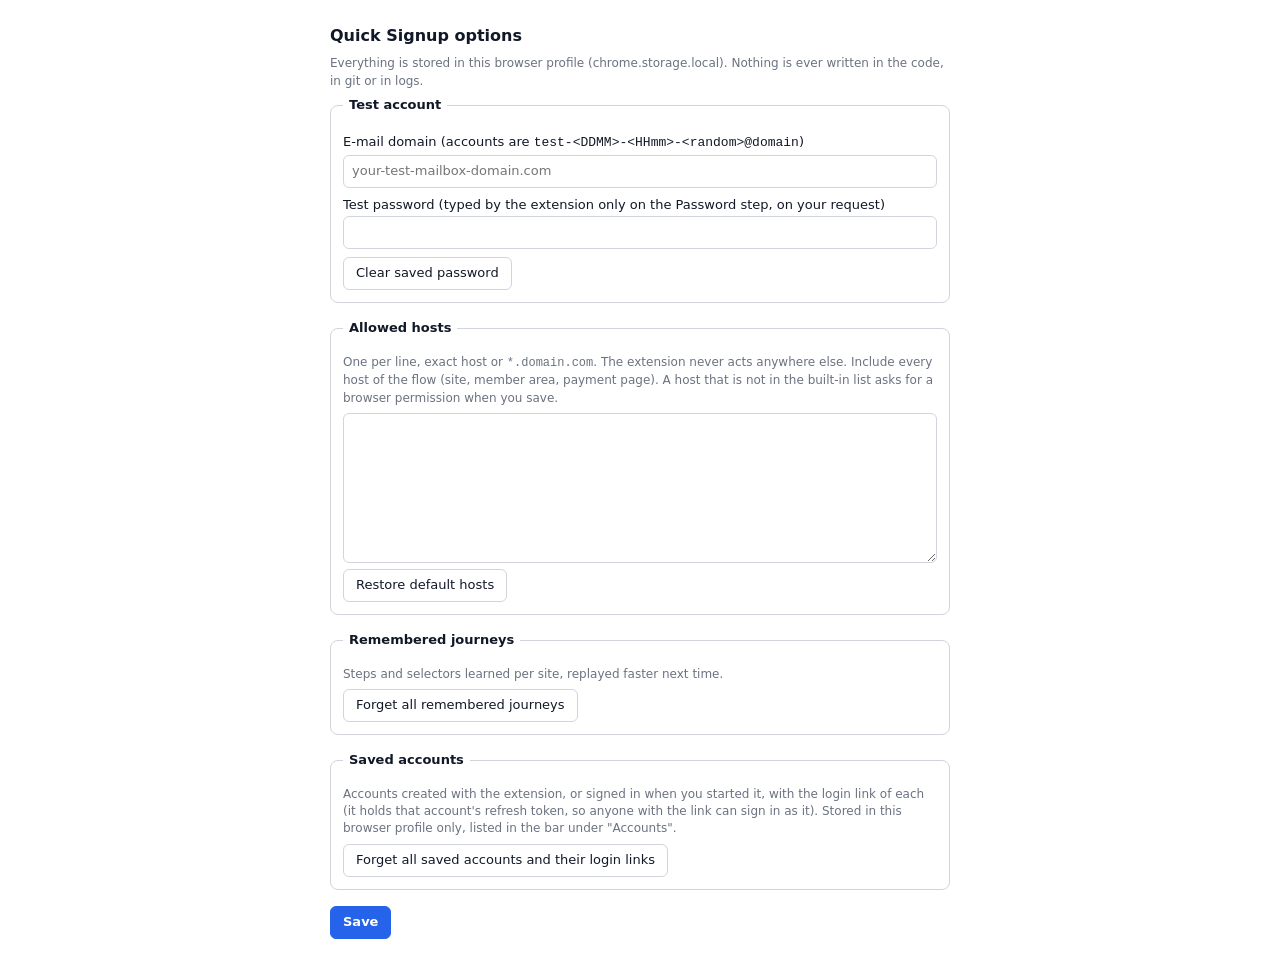
==== options.html @ 3ad68806 "feat: Quick Signup, a one-click test sign-up Chrome extension Manifest V3 extension that signs up a " ====
<!doctype html>
<html lang="en">
<head>
    <meta charset="utf-8" />
    <title>Quick Signup options</title>
    <link rel="stylesheet" href="ui.css" />
</head>
<body class="options">
    <h1>Quick Signup options</h1>
    <p class="hint">Everything is stored in this browser profile (chrome.storage.local). Nothing is ever written in the code, in git or in logs.</p>

    <fieldset>
        <legend>Test account</legend>
        <label class="field"><span>E-mail domain (accounts are <code>test-&lt;DDMM&gt;-&lt;HHmm&gt;-&lt;random&gt;@domain</code>)</span>
            <input type="text" id="emailDomain" placeholder="your-test-mailbox-domain.com" autocomplete="off" /></label>
        <label class="field"><span>Test password (typed by the extension only on the Password step, on your request)</span>
            <input type="password" id="password" autocomplete="new-password" />
        </label>
        <p class="hint" id="passwordState"></p>
        <button id="clearPassword" type="button">Clear saved password</button>
    </fieldset>

    <fieldset>
        <legend>Allowed hosts</legend>
        <p class="hint">One per line, exact host or <code>*.domain.com</code>. The extension never acts anywhere else. Include every host of the flow (site, member area, payment page). A host that is not in the built-in list asks for a browser permission when you save.</p>
        <textarea id="allowedHosts" spellcheck="false"></textarea>
        <button id="resetHosts" type="button">Restore default hosts</button>
    </fieldset>

    <fieldset>
        <legend>Remembered journeys</legend>
        <p class="hint">Steps and selectors learned per site, replayed faster next time.</p>
        <button id="forgetJourneys" type="button">Forget all remembered journeys</button>
    </fieldset>

    <fieldset>
        <legend>Saved accounts</legend>
        <p class="hint">Accounts created with the extension, or signed in when you started it, with the login link of each (it holds that account's refresh token, so anyone with the link can sign in as it). Stored in this browser profile only, listed in the bar under "Accounts".</p>
        <p class="hint" id="accountsState"></p>
        <button id="forgetAccounts" type="button">Forget all saved accounts and their login links</button>
    </fieldset>

    <button id="save" class="primary" type="button">Save</button><span id="saved"></span>
    <p id="error" class="problem" hidden></p>
    <script type="module" src="options.js"></script>
</body>
</html>
---- ui.css ----
:root {
    color-scheme: light dark;
    --bg: #ffffff;
    --fg: #111827;
    --muted: #6b7280;
    --line: #d1d5db;
    --accent: #2563eb;
    --ok: #15803d;
    --warn: #b45309;
    --err: #b91c1c;
}
@media (prefers-color-scheme: dark) {
    :root {
        --bg: #111827;
        --fg: #f3f4f6;
        --muted: #9ca3af;
        --line: #374151;
        --accent: #60a5fa;
        --ok: #4ade80;
        --warn: #fbbf24;
        --err: #f87171;
    }
}
body {
    margin: 0;
    padding: 12px;
    background: var(--bg);
    color: var(--fg);
    font: 13px/1.45 system-ui, sans-serif;
}
body.popup {
    width: 340px;
}
body.options {
    max-width: 620px;
    margin: 0 auto;
    padding: 24px 16px;
}
h1 {
    font-size: 16px;
    margin: 0 0 8px;
}
h2 {
    font-size: 13px;
    margin: 0 0 4px;
}
.label {
    color: var(--muted);
    margin-right: 6px;
}
.pill {
    margin-left: 6px;
    padding: 1px 8px;
    border-radius: 999px;
    font-size: 11px;
    border: 1px solid var(--line);
}
.pill.ok {
    color: var(--ok);
    border-color: var(--ok);
}
.pill.no {
    color: var(--err);
    border-color: var(--err);
}
.problem {
    color: var(--err);
    margin: 8px 0;
}
.hint {
    color: var(--muted);
    margin: 6px 0;
    font-size: 12px;
}
.row {
    display: flex;
    gap: 8px;
    margin: 10px 0 4px;
}
button {
    font: inherit;
    padding: 6px 12px;
    border-radius: 6px;
    border: 1px solid var(--line);
    background: transparent;
    color: var(--fg);
    cursor: pointer;
}
button.primary {
    flex: 1;
    background: var(--accent);
    border-color: var(--accent);
    color: #fff;
    font-weight: 600;
}
button:disabled {
    opacity: 0.5;
    cursor: not-allowed;
}
button.link {
    border: 0;
    padding: 0;
    color: var(--accent);
    text-decoration: underline;
}
a {
    color: var(--accent);
}
section#status {
    margin-top: 10px;
    padding-top: 8px;
    border-top: 1px solid var(--line);
}
.s-done {
    color: var(--ok);
}
.s-unknown,
.s-stuck {
    color: var(--warn);
}
.s-error {
    color: var(--err);
}
dl {
    display: grid;
    grid-template-columns: auto 1fr;
    gap: 2px 8px;
    margin: 6px 0;
}
dt {
    color: var(--muted);
}
dd {
    margin: 0;
    word-break: break-all;
}
pre {
    white-space: pre-wrap;
    background: color-mix(in srgb, var(--fg) 8%, transparent);
    padding: 6px;
    border-radius: 6px;
    margin: 6px 0;
}
ol {
    margin: 6px 0;
    padding-left: 20px;
    color: var(--muted);
    max-height: 120px;
    overflow: auto;
}
.memory {
    margin-top: 8px;
    color: var(--muted);
    font-size: 12px;
}
/* options page */
fieldset {
    border: 1px solid var(--line);
    border-radius: 8px;
    margin: 0 0 16px;
    padding: 10px 12px 12px;
}
legend {
    padding: 0 6px;
    font-weight: 600;
}
.field {
    display: block;
    margin: 8px 0;
}
.field span {
    display: block;
    margin-bottom: 2px;
}
input[type='text'],
input[type='password'],
input[type='number'],
select,
textarea {
    width: 100%;
    box-sizing: border-box;
    font: inherit;
    padding: 6px 8px;
    border: 1px solid var(--line);
    border-radius: 6px;
    background: transparent;
    color: var(--fg);
}
textarea {
    min-height: 150px;
    font-family: ui-monospace, monospace;
}
.check {
    display: flex;
    gap: 6px;
    align-items: flex-start;
    margin: 8px 0;
}
#saved {
    margin-left: 10px;
    color: var(--ok);
}
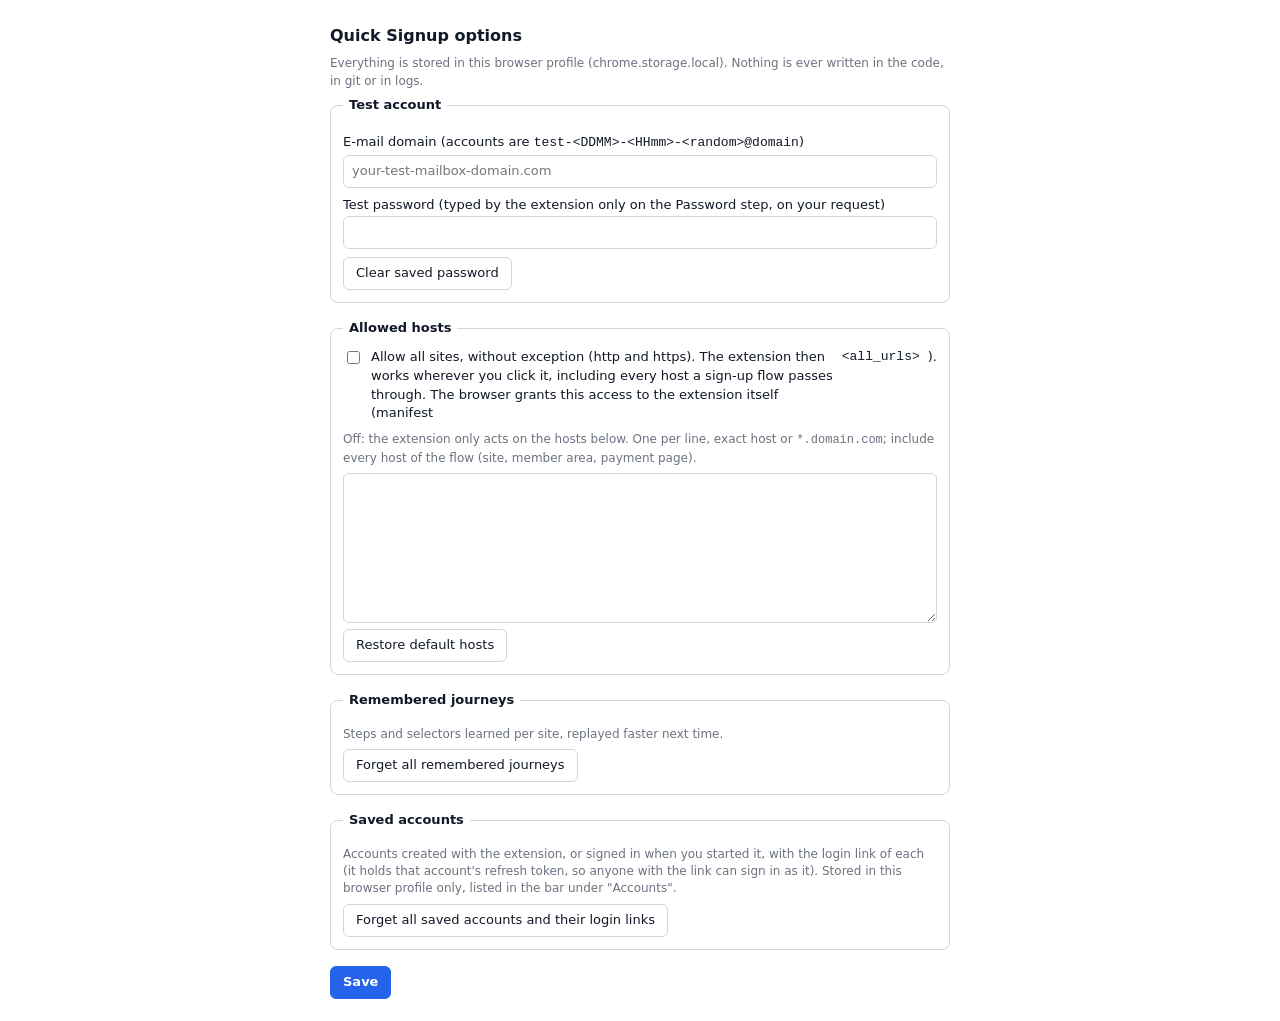
==== commit 3d3e1448: "feat: single-screen promotool form, all-sites access, follow the tab - New "Sign-up form" step for t" ====
--- a/options.html
+++ b/options.html
@@ -22,7 +22,8 @@
 
     <fieldset>
         <legend>Allowed hosts</legend>
-        <p class="hint">One per line, exact host or <code>*.domain.com</code>. The extension never acts anywhere else. Include every host of the flow (site, member area, payment page). A host that is not in the built-in list asks for a browser permission when you save.</p>
+        <label class="check"><input type="checkbox" id="allowAll" /> Allow all sites, without exception (http and https). The extension then works wherever you click it, including every host a sign-up flow passes through. The browser grants this access to the extension itself (manifest <code>&lt;all_urls&gt;</code>).</label>
+        <p class="hint">Off: the extension only acts on the hosts below. One per line, exact host or <code>*.domain.com</code>; include every host of the flow (site, member area, payment page).</p>
         <textarea id="allowedHosts" spellcheck="false"></textarea>
         <button id="resetHosts" type="button">Restore default hosts</button>
     </fieldset>
--- a/ui.css
+++ b/ui.css
@@ -200,3 +200,6 @@
     margin-left: 10px;
     color: var(--ok);
 }
+
+label.check { display: flex; align-items: flex-start; gap: 8px; margin: 0 0 8px; }
+label.check input { width: auto; margin-top: 3px; }
